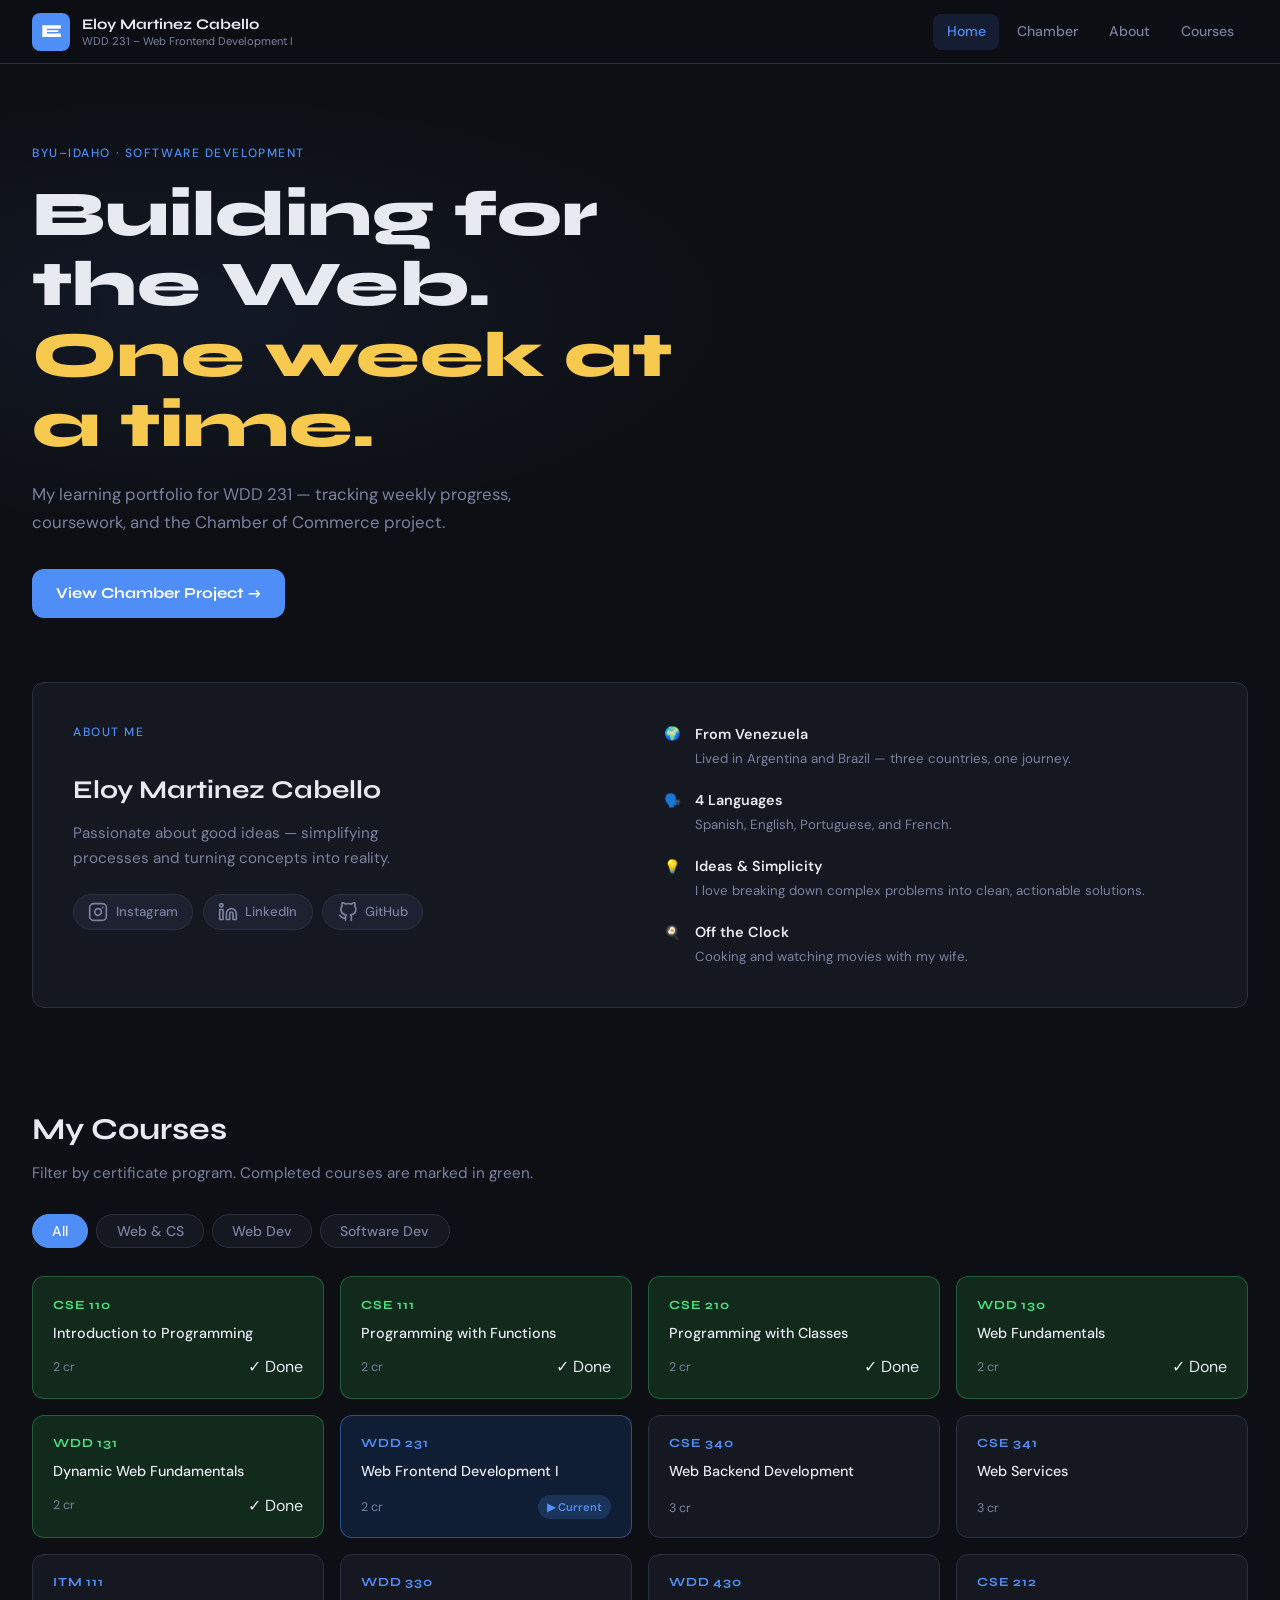
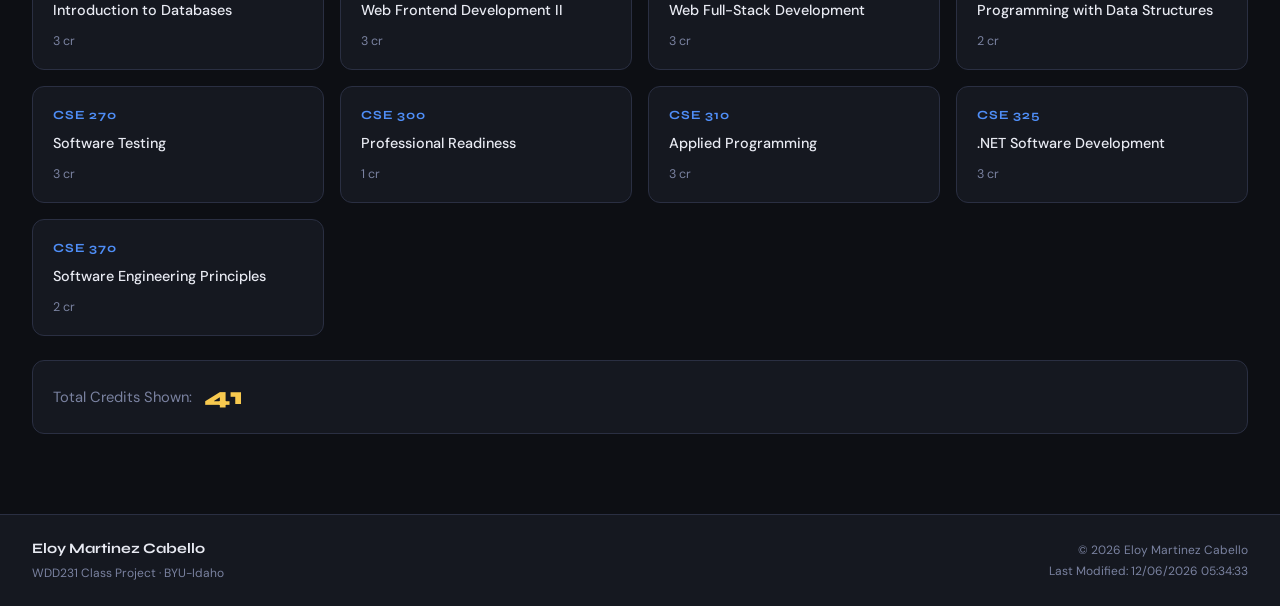
==== index.html @ c6f6e8f7 "SiLeesEstoSabesEspañol001 Co-authored-by: Copilot <copilot@github.com>" ====
<!DOCTYPE html>
<html lang="en">
<head>
  <meta charset="UTF-8" />
  <meta name="viewport" content="width=device-width, initial-scale=1.0" />
  <meta name="description" content="WDD231 Course Home Page – Eloy Martinez Cabello, BYU-Idaho Software Development" />
  <title>WDD231 | Eloy Martinez Cabello</title>
  <link rel="preconnect" href="https://fonts.googleapis.com" />
  <link rel="preconnect" href="https://fonts.gstatic.com" crossorigin />
  <link href="https://fonts.googleapis.com/css2?family=Syne:wght@700;800&family=DM+Sans:ital,wght@0,400;0,500;1,400&display=swap" rel="stylesheet" />
  <link rel="stylesheet" href="styles/main.css" />
</head>
<body>

  <header>
    <div class="header-inner">
      <div class="logo">
        <span class="logo-mark" >E</span>
        <div class="logo-text">
          <strong>Eloy Martinez Cabello</strong>
          <span>WDD 231 &ndash; Web Frontend Development I</span>
        </div>
      </div>
      <button id="menu-toggle" aria-label="Toggle navigation menu" aria-expanded="false" aria-controls="main-nav">
        <span></span><span></span><span></span>
      </button>
      <nav id="main-nav" aria-label="Main navigation">
        <ul>
          <li><a href="index.html" aria-current="page">Home</a></li>
          <li><a href="chamber/index.html">Chamber</a></li>
          <li><a href="#about">About</a></li>
          <li><a href="#courses">Courses</a></li>
        </ul>
      </nav>
    </div>
  </header>

  <main>

    <section class="hero" aria-label="Introduction">
      <div class="hero-content">
        <p class="eyebrow">BYU&ndash;Idaho &middot; Software Development</p>
        <h1>Building for the Web.<br /><em>One week at a time.</em></h1>
        <p class="hero-sub">My learning portfolio for WDD 231 &mdash; tracking weekly progress, coursework, and the Chamber of Commerce project.</p>
        <a href="chamber/index.html" class="btn-primary">View Chamber Project &rarr;</a>
      </div>
    </section>

    <section id="about" class="about-section" aria-labelledby="about-heading">
      <div class="about-inner">

        <div class="about-left">
          <p class="eyebrow">About Me</p>
          <h2 id="about-heading">Eloy Martinez Cabello</h2>
          <p class="about-tagline">Passionate about good ideas &mdash; simplifying processes and turning concepts into reality.</p>
          <div class="social-links" aria-label="Social media links">
            <a href="https://www.instagram.com/medicenhoy/" target="_blank" rel="noopener noreferrer" aria-label="Instagram">
              <svg xmlns="http://www.w3.org/2000/svg" width="20" height="20" viewBox="0 0 24 24" fill="none" stroke="currentColor" stroke-width="2" stroke-linecap="round" stroke-linejoin="round" ><rect x="2" y="2" width="20" height="20" rx="5" ry="5"/><path d="M16 11.37A4 4 0 1 1 12.63 8 4 4 0 0 1 16 11.37z"/><line x1="17.5" y1="6.5" x2="17.51" y2="6.5"/></svg>
              Instagram
            </a>
            <a href="https://www.linkedin.com/in/eloymarca/" target="_blank" rel="noopener noreferrer" aria-label="LinkedIn">
              <svg xmlns="http://www.w3.org/2000/svg" width="20" height="20" viewBox="0 0 24 24" fill="none" stroke="currentColor" stroke-width="2" stroke-linecap="round" stroke-linejoin="round" ><path d="M16 8a6 6 0 0 1 6 6v7h-4v-7a2 2 0 0 0-2-2 2 2 0 0 0-2 2v7h-4v-7a6 6 0 0 1 6-6z"/><rect x="2" y="9" width="4" height="12"/><circle cx="4" cy="4" r="2"/></svg>
              LinkedIn
            </a>
            <a href="https://github.com/Medicenhoy" target="_blank" rel="noopener noreferrer" aria-label="GitHub">
              <svg xmlns="http://www.w3.org/2000/svg" width="20" height="20" viewBox="0 0 24 24" fill="none" stroke="currentColor" stroke-width="2" stroke-linecap="round" stroke-linejoin="round" ><path d="M9 19c-5 1.5-5-2.5-7-3m14 6v-3.87a3.37 3.37 0 0 0-.94-2.61c3.14-.35 6.44-1.54 6.44-7A5.44 5.44 0 0 0 20 4.77 5.07 5.07 0 0 0 19.91 1S18.73.65 16 2.48a13.38 13.38 0 0 0-7 0C6.27.65 5.09 1 5.09 1A5.07 5.07 0 0 0 5 4.77a5.44 5.44 0 0 0-1.5 3.78c0 5.42 3.3 6.61 6.44 7A3.37 3.37 0 0 0 9 18.13V22"/></svg>
              GitHub
            </a>
          </div>
        </div>

        <div class="about-right">
          <ul class="about-facts">
            <li>
              <span class="fact-icon" >🌍</span>
              <div>
                <strong>From Venezuela</strong>
                <span>Lived in Argentina and Brazil &mdash; three countries, one journey.</span>
              </div>
            </li>
            <li>
              <span class="fact-icon" >🗣️</span>
              <div>
                <strong>4 Languages</strong>
                <span>Spanish, English, Portuguese, and French.</span>
              </div>
            </li>
            <li>
              <span class="fact-icon">💡</span>
              <div>
                <strong>Ideas &amp; Simplicity</strong>
                <span>I love breaking down complex problems into clean, actionable solutions.</span>
              </div>
            </li>
            <li>
              <span class="fact-icon">🍳</span>
              <div>
                <strong>Off the Clock</strong>
                <span>Cooking and watching movies with my wife.</span>
              </div>
            </li>
          </ul>
        </div>

      </div>
    </section>

    <section id="courses" class="courses-section" aria-labelledby="courses-heading">
      <h2 id="courses-heading">My Courses</h2>
      <p class="section-sub">Filter by certificate program. Completed courses are marked in green.</p>

      <div class="filter-bar" role="group" aria-label="Filter courses by certificate">
        <button class="filter-btn active" data-filter="all"     aria-pressed="true" >All</button>
        <button class="filter-btn"        data-filter="webcs"   aria-pressed="false">Web &amp; CS</button>
        <button class="filter-btn"        data-filter="webdev"  aria-pressed="false">Web Dev</button>
        <button class="filter-btn"        data-filter="softdev" aria-pressed="false">Software Dev</button>
      </div>

      <div id="course-list" class="course-grid" aria-live="polite" aria-label="Course list"></div>

      <div class="credits-bar" aria-live="polite">
        <span>Total Credits Shown:</span>
        <strong id="total-credits">0</strong>
      </div>
    </section>

  </main>

  <footer>
    <div class="footer-inner">
      <div class="footer-left">
        <strong>Eloy Martinez Cabello</strong>
        <span>WDD231 Class Project &middot; BYU-Idaho</span>
      </div>
      <div class="footer-right">
        <p>&copy; <span id="copyright-year"></span> Eloy Martinez Cabello</p>
        <p>Last Modified: <span id="last-modified"></span></p>
      </div>
    </div>
  </footer>

  <script src="scripts/main.js"></script>
</body>
</html>
---- styles/main.css ----
:root {
  --clr-bg:            #0d0f14;
  --clr-surface:       #151820;
  --clr-surface-2:     #1e2230;
  --clr-border:        #2a2f42;
  --clr-accent:        #4f8ef7;
  --clr-accent-hover:  #3a7aee;
  --clr-gold:          #f7c94f;
  --clr-text:          #e8eaf2;
  --clr-muted:         #7a82a0;
  --clr-done-bg:       #112a1c;
  --clr-done-border:   rgba(74,222,128,0.30);
  --clr-done-text:     #4ade80;
  --clr-done-num:      #4ade80;
  --ff-head:           'Syne', sans-serif;
  --ff-body:           'DM Sans', sans-serif;
  --radius:            12px;
  --ease:              0.22s ease;
  --header-h:          64px;
}

*, *::before, *::after { box-sizing: border-box; margin: 0; padding: 0; }
html { scroll-behavior: smooth; }
body {
  font-family: var(--ff-body);
  background: var(--clr-bg);
  color: var(--clr-text);
  line-height: 1.65;
  overflow-x: hidden;
}
a  { color: inherit; text-decoration: none; }
ul { list-style: none; }
button { cursor: pointer; font-family: inherit; }


header {
  position: sticky;
  top: 0;
  z-index: 200;
  height: var(--header-h);
  background: rgba(13,15,20,.93);
  -webkit-backdrop-filter: blur(14px);
  backdrop-filter: blur(14px);
  border-bottom: 1px solid var(--clr-border);
}

.header-inner {
  width: 100%;
  max-width: 1280px;
  margin: 0 auto;
  padding: 0 2rem;
  height: 100%;
  display: flex;
  align-items: center;
  gap: 1rem;
}

/* Logo */
.logo {
  display: flex;
  align-items: center;
  gap: 0.75rem;
  flex-shrink: 0;
}
.logo-mark {
  width: 38px;
  height: 38px;
  border-radius: 8px;
  background: var(--clr-accent);
  color: #fff;
  font-family: var(--ff-head);
  font-weight: 800;
  font-size: 1.15rem;
  display: grid;
  place-items: center;
}
.logo-text {
  display: flex;
  flex-direction: column;
  line-height: 1.25;
}
.logo-text strong { font-family: var(--ff-head); font-size: 0.92rem; font-weight: 700; }
.logo-text span   { font-size: 0.7rem; color: var(--clr-muted); }


#menu-toggle {
  display: none;
  flex-direction: column;
  justify-content: center;
  gap: 5px;
  background: none;
  border: none;
  padding: 6px;
  margin-left: auto;   
  z-index: 300;
}
#menu-toggle span {
  display: block;
  width: 24px;
  height: 2px;
  background: var(--clr-text);
  border-radius: 2px;
  transition: transform var(--ease), opacity var(--ease);
}
#menu-toggle[aria-expanded="true"] span:nth-child(1) { transform: translateY(7px) rotate(45deg); }
#menu-toggle[aria-expanded="true"] span:nth-child(2) { opacity: 0; }
#menu-toggle[aria-expanded="true"] span:nth-child(3) { transform: translateY(-7px) rotate(-45deg); }


#main-nav { margin-left: auto; }
#main-nav ul {
  display: flex;
  gap: 0.25rem;
}
#main-nav a {
  display: block;
  padding: 0.4rem 0.85rem;
  border-radius: 8px;
  font-size: 0.88rem;
  font-weight: 500;
  color: var(--clr-muted);
  transition: color var(--ease), background var(--ease);
}
#main-nav a:hover { color: var(--clr-text); background: var(--clr-surface-2); }
#main-nav a[aria-current="page"] {
  color: var(--clr-accent);
  background: rgba(79,142,247,.13);
}

.hero {
  width: 100%;
  padding: 5rem 2rem 4rem;
  /* subtle radial glow */
  background: radial-gradient(ellipse 60% 50% at 15% 40%, rgba(79,142,247,.08) 0%, transparent 70%);
}

.hero-content {
  max-width: 660px; /* text column – not full width */
}

.eyebrow {
  font-size: 0.75rem;
  font-weight: 500;
  letter-spacing: 0.13em;
  text-transform: uppercase;
  color: var(--clr-accent);
  margin-bottom: 1rem;
}

.hero h1 {
  font-family: var(--ff-head);
  font-size: clamp(2.4rem, 5vw, 4rem);
  font-weight: 800;
  line-height: 1.1;
  margin-bottom: 1.25rem;
}
.hero h1 em { font-style: normal; color: var(--clr-gold); }

.hero-sub {
  color: var(--clr-muted);
  font-size: 1.05rem;
  max-width: 520px;
  margin-bottom: 2rem;
}

.btn-primary {
  display: inline-block;
  padding: 0.75rem 1.5rem;
  background: var(--clr-accent);
  color: #fff;
  border-radius: var(--radius);
  font-family: var(--ff-head);
  font-weight: 700;
  font-size: 0.95rem;
  transition: background var(--ease), transform var(--ease);
}
.btn-primary:hover { background: var(--clr-accent-hover); transform: translateY(-2px); }

.about-section {
  width: 100%;
  padding: 0 2rem 4rem;
}
.about-inner {
  display: grid;
  grid-template-columns: 1fr 1fr;
  gap: 3rem;
  padding: 2.5rem;
  background: var(--clr-surface);
  border: 1px solid var(--clr-border);
  border-radius: var(--radius);
}
.about-left {
  display: flex;
  flex-direction: column;
  gap: 1rem;
}
.about-left h2 {
  font-family: var(--ff-head);
  font-size: 1.6rem;
  font-weight: 700;
  line-height: 1.2;
}
.about-tagline {
  color: var(--clr-muted);
  font-size: 0.95rem;
  line-height: 1.6;
  max-width: 340px;
}
.social-links {
  display: flex;
  flex-wrap: wrap;
  gap: 0.6rem;
  margin-top: 0.5rem;
}
.social-links a {
  display: inline-flex;
  align-items: center;
  gap: 0.45rem;
  padding: 0.4rem 0.9rem;
  border-radius: 999px;
  border: 1px solid var(--clr-border);
  background: var(--clr-surface-2);
  color: var(--clr-muted);
  font-size: 0.82rem;
  font-weight: 500;
  transition: border-color var(--ease), color var(--ease), background var(--ease);
}
.social-links a:hover {
  border-color: var(--clr-accent);
  color: var(--clr-accent);
  background: rgba(79,142,247,.08);
}
.about-facts {
  display: flex;
  flex-direction: column;
  gap: 1.25rem;
}
.about-facts li {
  display: flex;
  align-items: flex-start;
  gap: 0.9rem;
}
.fact-icon {
  font-size: 1.3rem;
  flex-shrink: 0;
  margin-top: 0.1rem;
}
.about-facts div {
  display: flex;
  flex-direction: column;
  gap: 0.15rem;
}
.about-facts strong {
  font-size: 0.9rem;
  font-weight: 600;
  color: var(--clr-text);
}
.about-facts span {
  font-size: 0.83rem;
  color: var(--clr-muted);
  line-height: 1.5;
}

.courses-section {
  width: 100%;
  padding: 2rem 2rem 5rem;
}

.courses-section h2 {
  font-family: var(--ff-head);
  font-size: 1.9rem;
  font-weight: 700;
  margin-bottom: 0.4rem;
}

.section-sub {
  color: var(--clr-muted);
  font-size: 0.95rem;
  margin-bottom: 1.75rem;
}

.filter-bar {
  display: flex;
  gap: 0.5rem;
  flex-wrap: wrap;
  margin-bottom: 1.75rem;
}
.filter-btn {
  padding: 0.45rem 1.2rem;
  border-radius: 999px;
  border: 1px solid var(--clr-border);
  background: var(--clr-surface);
  color: var(--clr-muted);
  font-size: 0.88rem;
  font-weight: 500;
  transition: background var(--ease), border-color var(--ease), color var(--ease);
}
.filter-btn:hover {
  border-color: var(--clr-accent);
  color: var(--clr-accent);
}
.filter-btn.active {
  background: var(--clr-accent);
  border-color: var(--clr-accent);
  color: #fff;
}


.course-grid {
  display: grid;
  grid-template-columns: repeat(auto-fill, minmax(240px, 1fr));
  gap: 1rem;
}


.course-card {
  background: var(--clr-surface);
  border: 1px solid var(--clr-border);
  border-radius: var(--radius);
  padding: 1.1rem 1.25rem;
  display: flex;
  flex-direction: column;
  gap: 0.45rem;
  transition: border-color var(--ease), transform var(--ease);
}
.course-card:hover {
  border-color: var(--clr-accent);
  transform: translateY(-2px);
}
.course-card.completed {
  background: var(--clr-done-bg);
  border-color: var(--clr-done-border);
}
.course-card.completed:hover { border-color: var(--clr-done-text); }

.course-number {
  font-family: var(--ff-head);
  font-size: 0.78rem;
  font-weight: 700;
  letter-spacing: 0.07em;
  color: var(--clr-accent);
}
.course-card.completed .course-number { color: var(--clr-done-num); }

.course-name {
  font-size: 0.9rem;
  font-weight: 500;
  line-height: 1.4;
  flex: 1;
}

.card-footer {
  display: flex;
  justify-content: space-between;
  align-items: center;
  margin-top: 0.25rem;
}
.course-credits { font-size: 0.78rem; color: var(--clr-muted); }

.course-card.current {
  background: #0f1e35;
  border-color: rgba(79,142,247,.45);
}
.course-card.current:hover { border-color: var(--clr-accent); }
.course-card.current .course-number { color: var(--clr-accent); }

.badge-current {
  font-size: 0.7rem;
  font-weight: 600;
  padding: 0.18rem 0.55rem;
  border-radius: 999px;
  background: rgba(79,142,247,.18);
  color: var(--clr-accent);
}
.badge-completed {
  font-size: 0.7rem;
  font-weight: 600;
  padding: 0.18rem 0.55rem;
  border-radius: 999px;
  background: rgba(74,222,128,.15);
  color: var(--clr-done-text);
}

/* --- Credits bar --- */
.credits-bar {
  margin-top: 1.5rem;
  padding: 1rem 1.25rem;
  background: var(--clr-surface);
  border: 1px solid var(--clr-border);
  border-radius: var(--radius);
  display: flex;
  align-items: center;
  gap: 0.75rem;
  font-size: 0.92rem;
  color: var(--clr-muted);
}
.credits-bar strong {
  font-family: var(--ff-head);
  font-size: 1.5rem;
  font-weight: 800;
  color: var(--clr-gold);
}

footer {
  border-top: 1px solid var(--clr-border);
  background: var(--clr-surface);
}
.footer-inner {
  width: 100%;
  max-width: 1280px;
  margin: 0 auto;
  padding: 1.4rem 2rem;
  display: flex;
  justify-content: space-between;
  align-items: center;
  flex-wrap: wrap;
  gap: 0.75rem;
}
.footer-left {
  display: flex;
  flex-direction: column;
  gap: 0.2rem;
}
.footer-left strong { font-family: var(--ff-head); font-size: 0.9rem; }
.footer-left span   { font-size: 0.75rem; color: var(--clr-muted); }
.footer-right { text-align: right; }
.footer-right p { font-size: 0.75rem; color: var(--clr-muted); line-height: 1.7; }


@media (max-width: 700px) {


  #menu-toggle { display: flex; }

  #main-nav {
    display: none;          
    position: absolute;
    top: var(--header-h);
    left: 0;
    right: 0;
    background: var(--clr-surface);
    border-bottom: 1px solid var(--clr-border);
    padding: 1rem 1.5rem 1.25rem;
    margin-left: 0;         
    z-index: 150;
  }
  #main-nav.open { display: block; }
  #main-nav ul { flex-direction: column; gap: 0.25rem; }
  #main-nav a { font-size: 1rem; padding: 0.5rem 0.75rem; }

 
  .about-inner { grid-template-columns: 1fr; gap: 2rem; padding: 1.5rem; }
  .about-tagline { max-width: 100%; }

  
  .hero,
  .courses-section { padding-left: 1rem; padding-right: 1rem; }

 
  .footer-inner { flex-direction: column; align-items: flex-start; }
  .footer-right { text-align: left; }
}
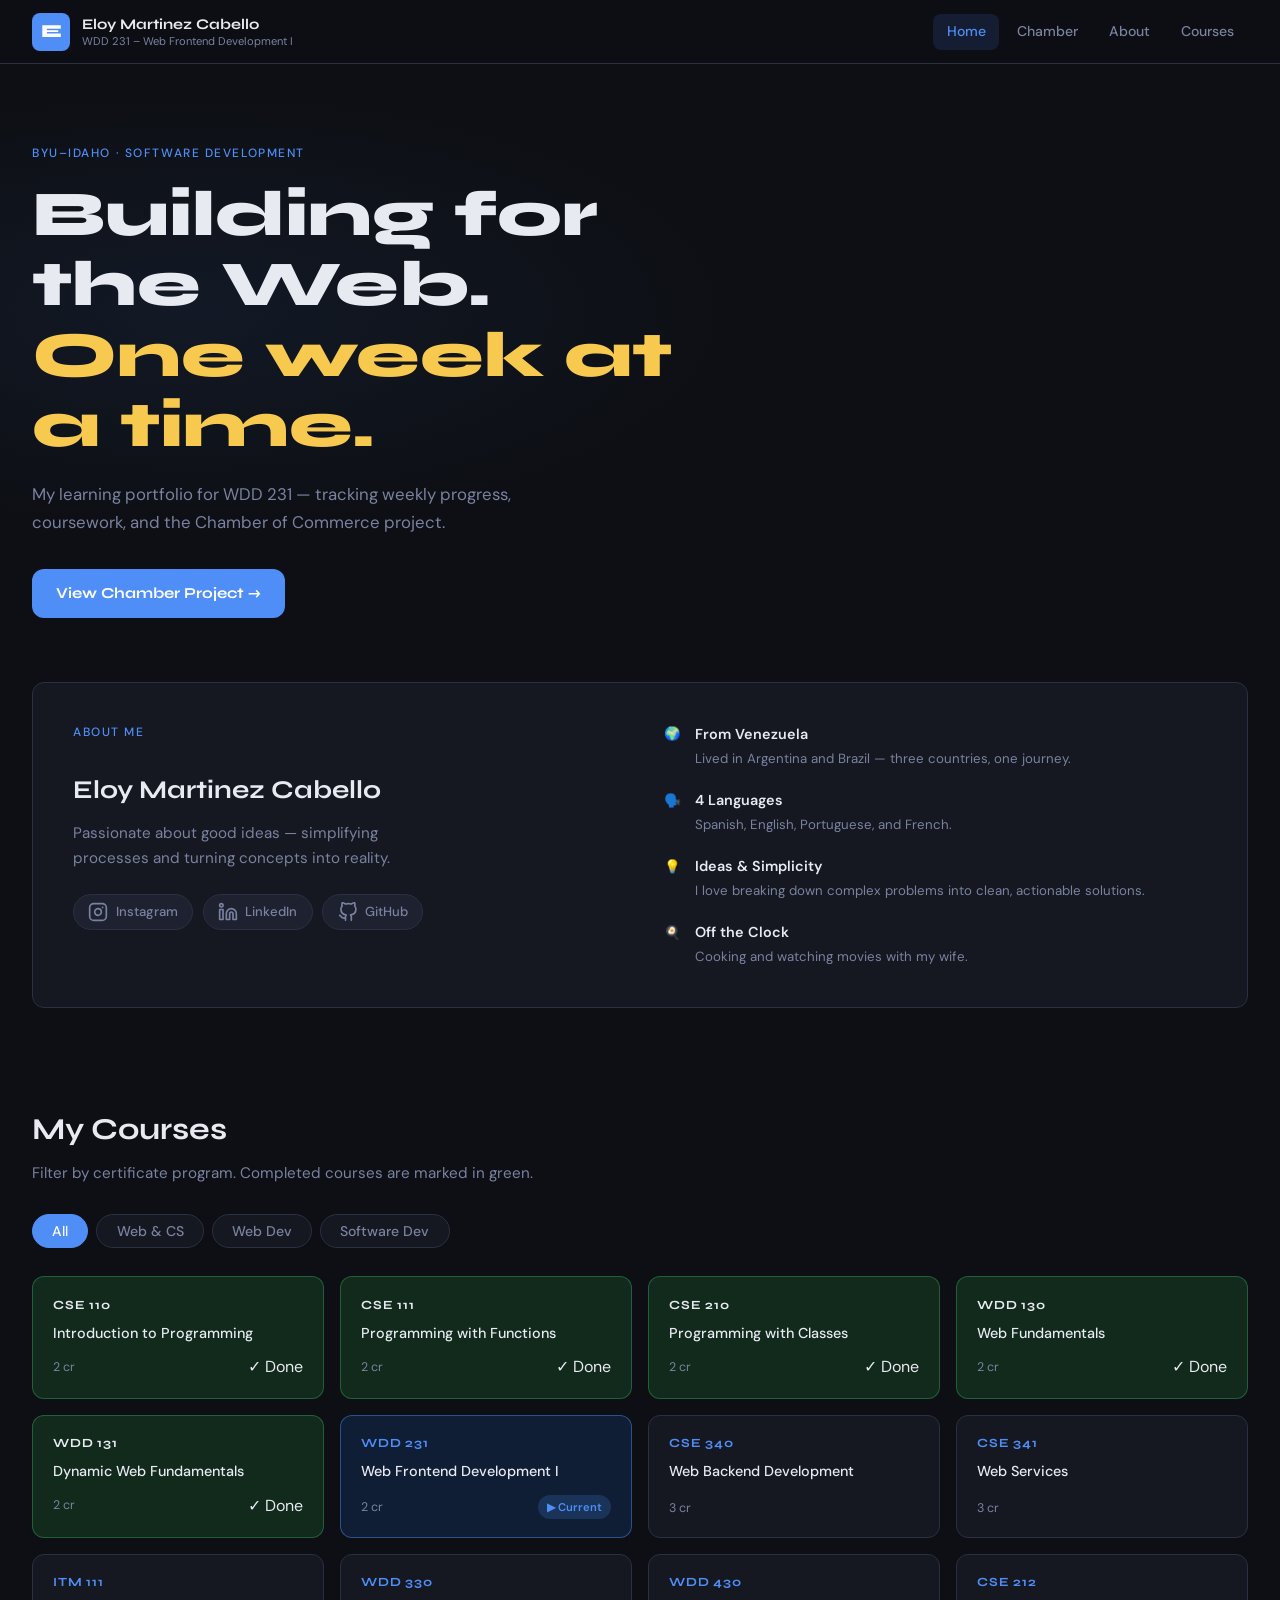
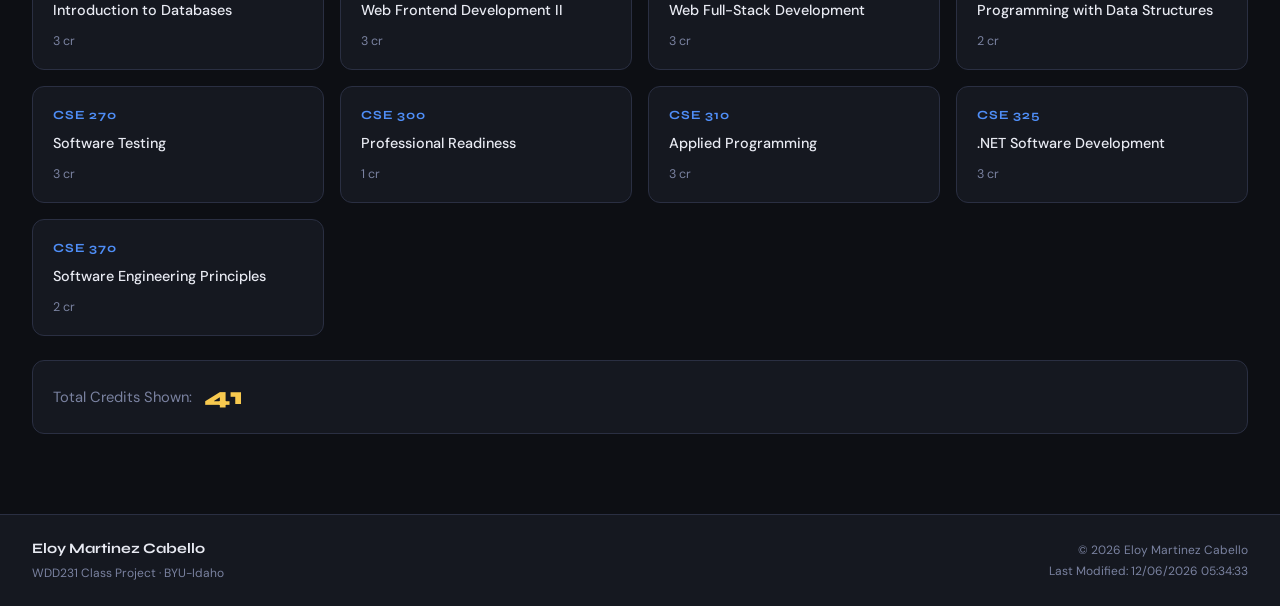
==== commit b7093560: "006" ====
--- a/index.html
+++ b/index.html
@@ -21,7 +21,8 @@
           <span>WDD 231 &ndash; Web Frontend Development I</span>
         </div>
       </div>
-      <button id="menu-toggle" aria-label="Toggle navigation menu" aria-expanded="false" aria-controls="main-nav">
+      <button id="menu-toggle" aria-label="Toggle navigation menu" 
+      aria-expanded="false" aria-controls="main-nav">
         <span></span><span></span><span></span>
       </button>
       <nav id="main-nav" aria-label="Main navigation">
--- a/styles/main.css
+++ b/styles/main.css
@@ -1,22 +1,29 @@
+/*I like how it looks on my phone, but I'm not convinced by the desktop version*/
+
 :root {
-  --clr-bg:            #0d0f14;
-  --clr-surface:       #151820;
-  --clr-surface-2:     #1e2230;
-  --clr-border:        #2a2f42;
-  --clr-accent:        #4f8ef7;
-  --clr-accent-hover:  #3a7aee;
-  --clr-gold:          #f7c94f;
-  --clr-text:          #e8eaf2;
-  --clr-muted:         #7a82a0;
-  --clr-done-bg:       #112a1c;
-  --clr-done-border:   rgba(74,222,128,0.30);
-  --clr-done-text:     #4ade80;
-  --clr-done-num:      #4ade80;
-  --ff-head:           'Syne', sans-serif;
-  --ff-body:           'DM Sans', sans-serif;
-  --radius:            12px;
-  --ease:              0.22s ease;
-  --header-h:          64px;
+  
+  --clr-bg: #0d0f14;
+  --clr-surface: #151820;
+  --clr-surface-2: #1e2230;
+  --clr-border: #2a2f42;
+
+  --clr-accent: #4f8ef7;
+  --clr-accent-hover: #3a7aee;
+  --clr-gold: #f7c94f;
+
+  --clr-text: #e8eaf2;
+  --clr-muted: #7a82a0;
+
+  
+  --clr-done-bg: #112a1c;
+  --clr-done-border: rgba(74, 222, 128, 0.3);
+  --clr-done-text: #4ade80;
+
+  --ff-head: 'Syne', sans-serif;
+  --ff-body: 'DM Sans', sans-serif;
+
+  --radius: 12px;
+  --header-h: 64px;
 }
 
 *, *::before, *::after { box-sizing: border-box; margin: 0; padding: 0; }
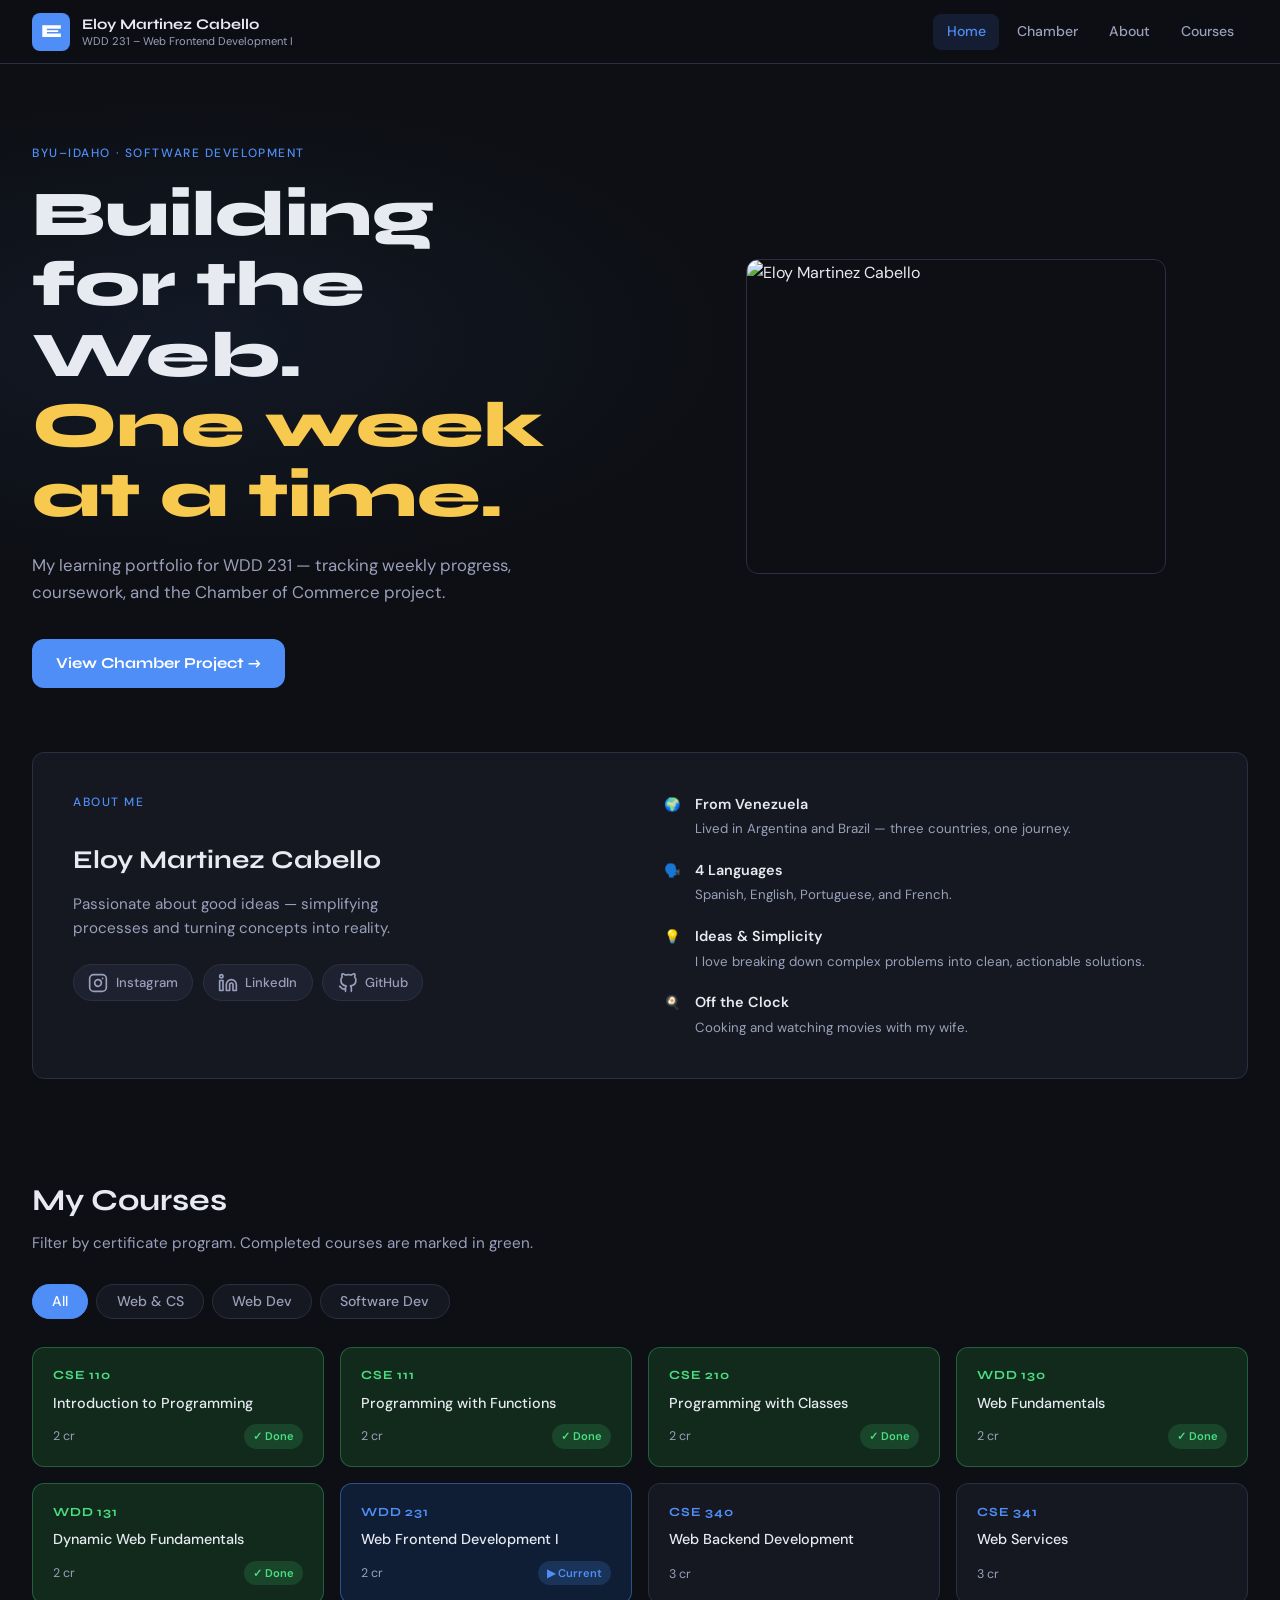
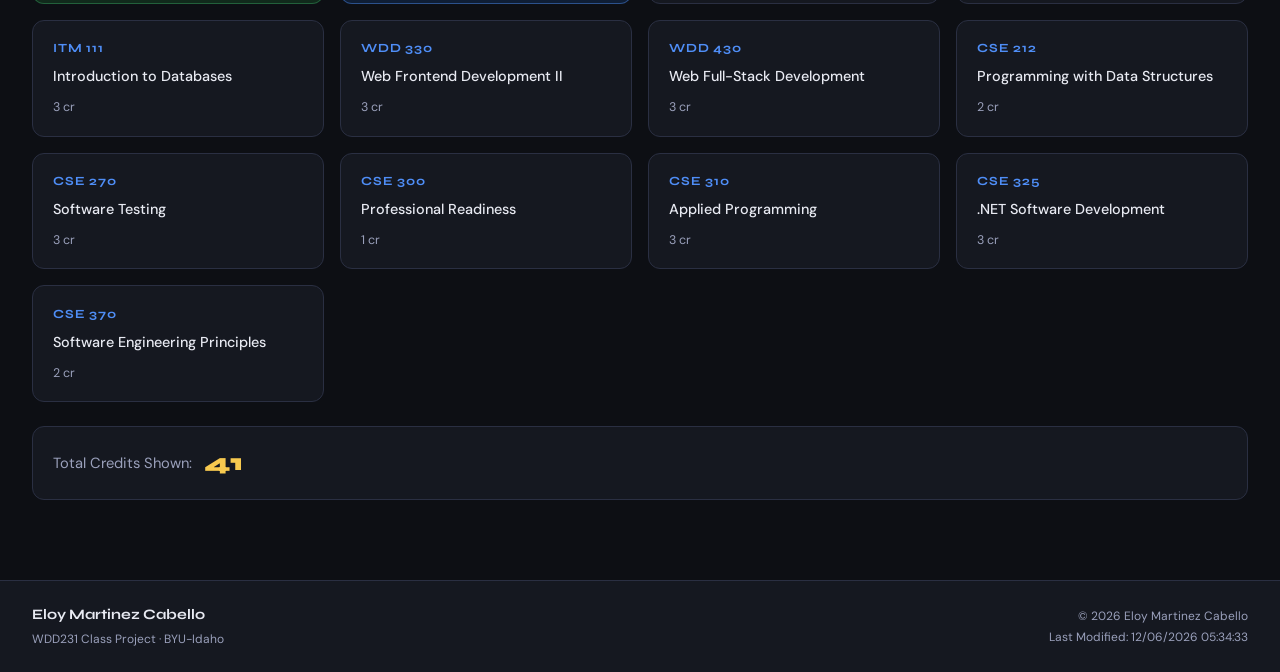
==== commit a6577ed8: "0080" ====
--- a/index.html
+++ b/index.html
@@ -39,11 +39,16 @@
   <main>
 
     <section class="hero" aria-label="Introduction">
-      <div class="hero-content">
-        <p class="eyebrow">BYU&ndash;Idaho &middot; Software Development</p>
-        <h1>Building for the Web.<br /><em>One week at a time.</em></h1>
-        <p class="hero-sub">My learning portfolio for WDD 231 &mdash; tracking weekly progress, coursework, and the Chamber of Commerce project.</p>
-        <a href="chamber/index.html" class="btn-primary">View Chamber Project &rarr;</a>
+      <div class="hero-inner">
+        <div class="hero-content">
+          <p class="eyebrow">BYU&ndash;Idaho &middot; Software Development</p>
+          <h1>Building for the Web.<br /><em>One week at a time.</em></h1>
+          <p class="hero-sub">My learning portfolio for WDD 231 &mdash; tracking weekly progress, coursework, and the Chamber of Commerce project.</p>
+          <a href="chamber/index.html" class="btn-primary">View Chamber Project &rarr;</a>
+        </div>
+        <div class="hero-image">
+          <img src="images/hero-photo.jpg" alt="Eloy Martinez Cabello" width="420" height="315" />
+        </div>
       </div>
     </section>
 
--- a/styles/main.css
+++ b/styles/main.css
@@ -1,4 +1,4 @@
-/*I like how it looks on my phone, but I'm not convinced by the desktop version*/
+
 
 :root {
   
@@ -12,12 +12,14 @@
   --clr-gold: #f7c94f;
 
   --clr-text: #e8eaf2;
-  --clr-muted: #7a82a0;
+  --clr-muted: #9aa0bb;
+  --ease: .18s ease;
 
   
   --clr-done-bg: #112a1c;
   --clr-done-border: rgba(74, 222, 128, 0.3);
   --clr-done-text: #4ade80;
+  --clr-done-num: #4ade80;
 
   --ff-head: 'Syne', sans-serif;
   --ff-body: 'DM Sans', sans-serif;
@@ -137,12 +139,35 @@
 .hero {
   width: 100%;
   padding: 5rem 2rem 4rem;
-  /* subtle radial glow */
   background: radial-gradient(ellipse 60% 50% at 15% 40%, rgba(79,142,247,.08) 0%, transparent 70%);
 }
 
+.hero-inner {
+  max-width: 1280px;
+  margin: 0 auto;
+  display: grid;
+  grid-template-columns: 1fr 1fr;
+  align-items: center;
+  gap: 3rem;
+}
+
 .hero-content {
-  max-width: 660px; /* text column – not full width */
+  max-width: 560px;
+}
+
+.hero-image {
+  display: flex;
+  justify-content: center;
+  align-items: center;
+}
+
+.hero-image img {
+  width: 100%;
+  max-width: 420px;
+  border-radius: var(--radius);
+  border: 1px solid var(--clr-border);
+  object-fit: cover;
+  aspect-ratio: 4 / 3;
 }
 
 .eyebrow {
@@ -456,6 +481,9 @@
   #main-nav a { font-size: 1rem; padding: 0.5rem 0.75rem; }
 
  
+  .hero-inner { grid-template-columns: 1fr; gap: 2rem; }
+  .hero-image { display: none; }
+
   .about-inner { grid-template-columns: 1fr; gap: 2rem; padding: 1.5rem; }
   .about-tagline { max-width: 100%; }
 
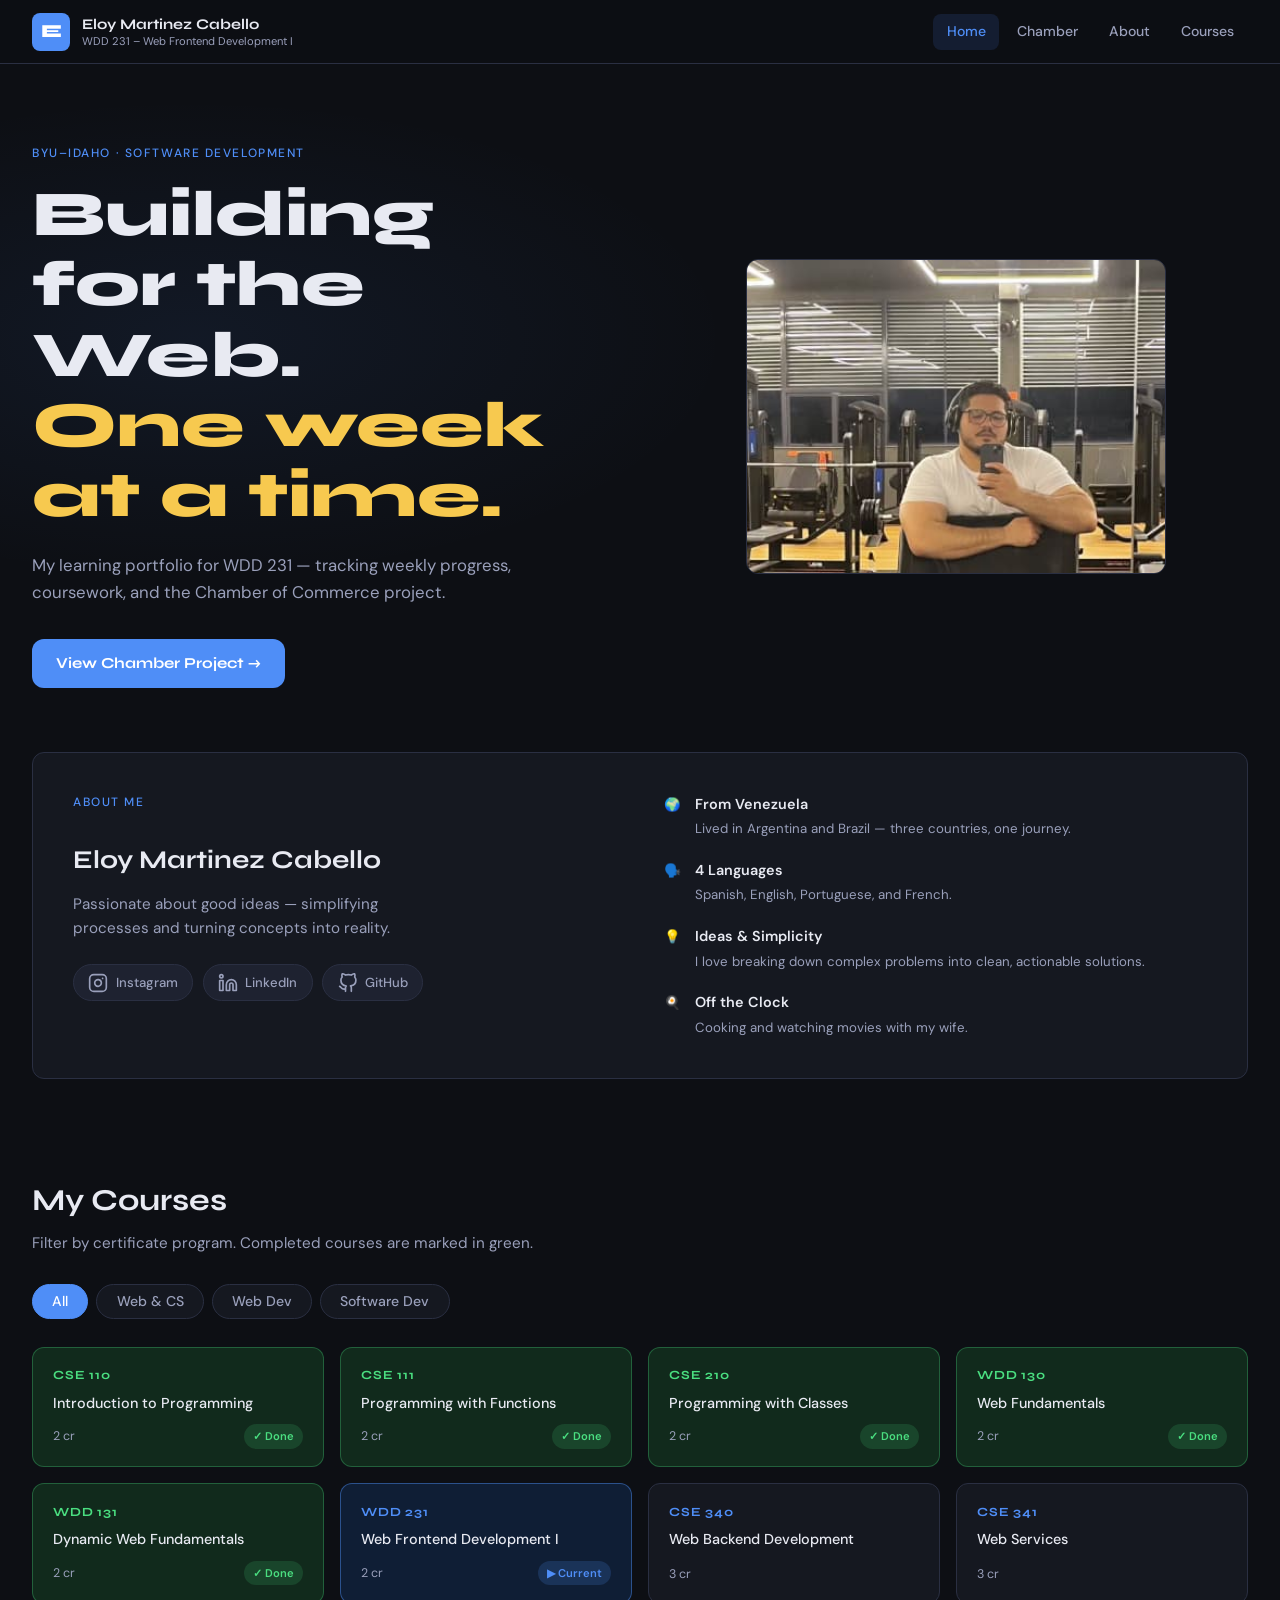
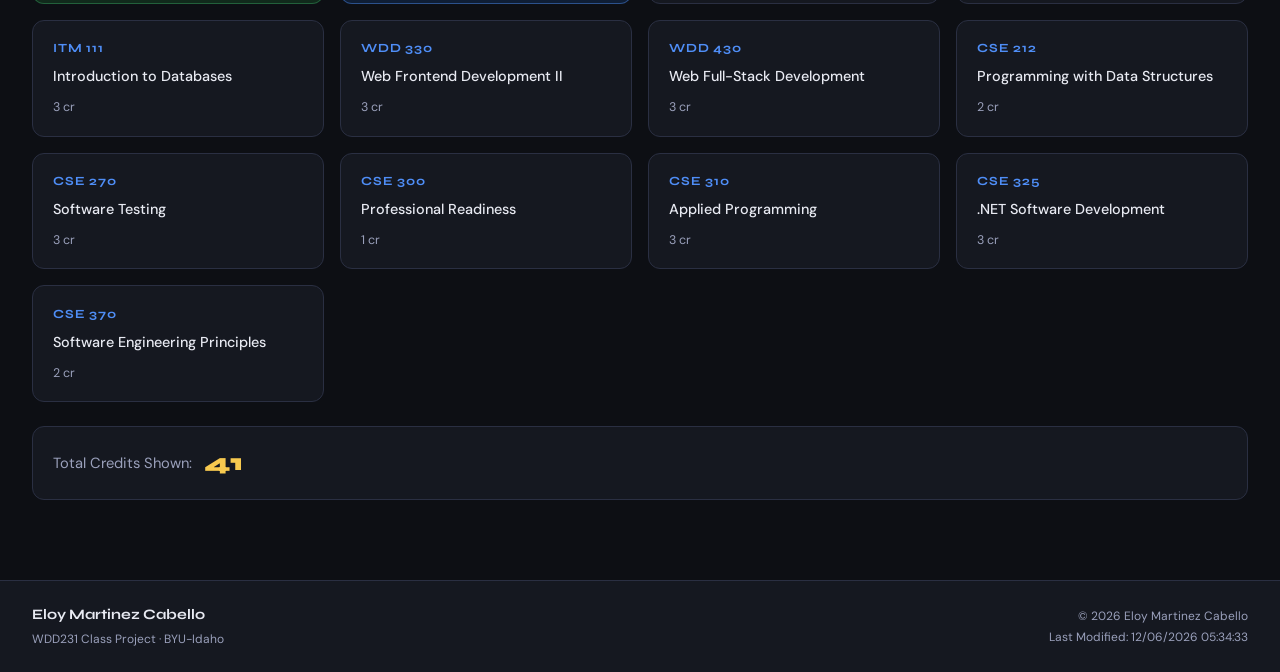
==== commit a933c306: "0015" ====
--- a/index.html
+++ b/index.html
@@ -47,7 +47,7 @@
           <a href="chamber/index.html" class="btn-primary">View Chamber Project &rarr;</a>
         </div>
         <div class="hero-image">
-          <img src="images/hero-photo.jpg" alt="Eloy Martinez Cabello" width="420" height="315" />
+          <img src="chamber/images/hero-photo.png" alt="Eloy Martinez Cabello" width="420" height="315" />
         </div>
       </div>
     </section>
